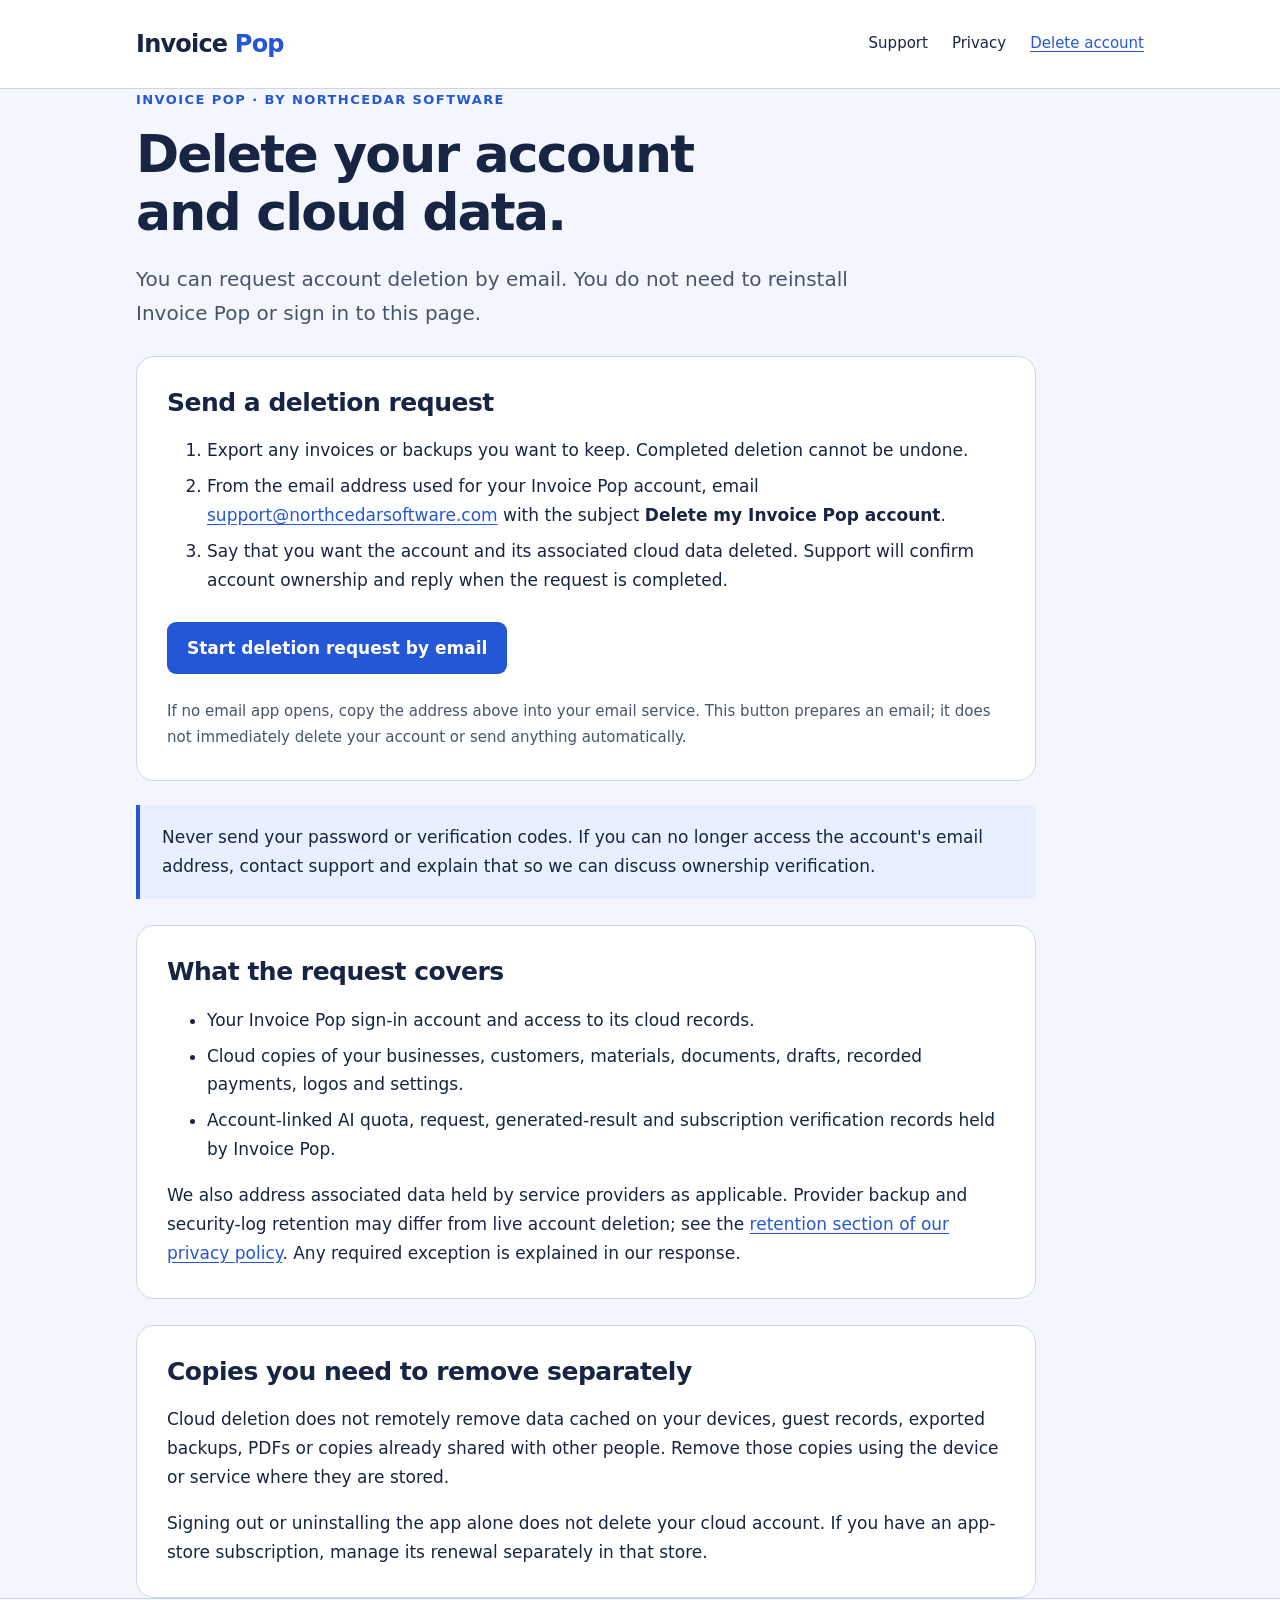
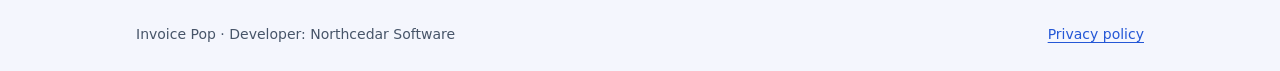
==== delete-account/index.html @ 8eacafa2 "Add InvoicePop account deletion page" ====
<!doctype html><html lang="en"><head><meta charset="utf-8"><meta name="viewport" content="width=device-width, initial-scale=1"><title>Delete Your Account — Invoice Pop</title><meta name="description" content="Request deletion of your Invoice Pop account and associated cloud data without reinstalling the app."><link rel="stylesheet" href="/style.css"></head><body><header><div class="wrap"><a class="brand" href="/">Invoice <span>Pop</span></a><nav aria-label="Main navigation"><a href="/">Support</a><a href="/privacy/">Privacy</a><a href="/delete-account/" aria-current="page">Delete account</a></nav></div></header><main class="wrap"><div class="eyebrow">Invoice Pop · by Northcedar Software</div><h1>Delete your account<br>and cloud data.</h1><p class="intro">You can request account deletion by email. You do not need to reinstall Invoice Pop or sign in to this page.</p><section class="panel"><h2>Send a deletion request</h2><ol><li>Export any invoices or backups you want to keep. Completed deletion cannot be undone.</li><li>From the email address used for your Invoice Pop account, email <a href="mailto:support@northcedarsoftware.com?subject=Delete%20my%20Invoice%20Pop%20account&amp;body=Please%20delete%20my%20Invoice%20Pop%20account%20and%20its%20associated%20cloud%20data.%20I%20am%20sending%20this%20request%20from%20my%20account%20email%20address.">support@northcedarsoftware.com</a> with the subject <strong>Delete my Invoice Pop account</strong>.</li><li>Say that you want the account and its associated cloud data deleted. Support will confirm account ownership and reply when the request is completed.</li></ol><a class="button" href="mailto:support@northcedarsoftware.com?subject=Delete%20my%20Invoice%20Pop%20account&amp;body=Please%20delete%20my%20Invoice%20Pop%20account%20and%20its%20associated%20cloud%20data.%20I%20am%20sending%20this%20request%20from%20my%20account%20email%20address.">Start deletion request by email</a><p class="small">If no email app opens, copy the address above into your email service. This button prepares an email; it does not immediately delete your account or send anything automatically.</p></section><div class="note">Never send your password or verification codes. If you can no longer access the account's email address, contact support and explain that so we can discuss ownership verification.</div><section class="panel"><h2>What the request covers</h2><ul><li>Your Invoice Pop sign-in account and access to its cloud records.</li><li>Cloud copies of your businesses, customers, materials, documents, drafts, recorded payments, logos and settings.</li><li>Account-linked AI quota, request, generated-result and subscription verification records held by Invoice Pop.</li></ul><p>We also address associated data held by service providers as applicable. Provider backup and security-log retention may differ from live account deletion; see the <a href="/privacy/#retention">retention section of our privacy policy</a>. Any required exception is explained in our response.</p></section><section class="panel"><h2>Copies you need to remove separately</h2><p>Cloud deletion does not remotely remove data cached on your devices, guest records, exported backups, PDFs or copies already shared with other people. Remove those copies using the device or service where they are stored.</p><p>Signing out or uninstalling the app alone does not delete your cloud account. If you have an app-store subscription, manage its renewal separately in that store.</p></section></main><footer><div class="wrap"><span>Invoice Pop · Developer: Northcedar Software</span><a href="/privacy/">Privacy policy</a></div></footer></body></html>
---- style.css ----
:root{color-scheme:light;--ink:#172443;--muted:#475569;--blue:#2457d6;--line:#ccd6ea;--paper:#f4f6fd}*{box-sizing:border-box}body{margin:0;background:var(--paper);color:var(--ink);font:17px/1.7 system-ui,-apple-system,BlinkMacSystemFont,"Segoe UI",sans-serif}a{color:var(--blue);text-underline-offset:3px}a:hover{text-decoration-thickness:2px}a:focus-visible{outline:3px solid #6d3bcc;outline-offset:5px}.wrap{max-width:1060px;margin:auto;padding:0 26px}header{background:#fff;border-bottom:1px solid var(--line)}header .wrap{display:flex;align-items:center;justify-content:space-between;gap:24px;min-height:88px;flex-wrap:wrap;padding-top:14px;padding-bottom:14px}.brand{font-size:24px;font-weight:780;letter-spacing:-.8px;color:var(--ink);text-decoration:none}.brand span{color:var(--blue)}nav{display:flex;gap:24px;flex-wrap:wrap;font-size:15px}nav a{color:var(--ink);text-decoration:none}nav a[aria-current]{color:var(--blue);text-decoration:underline}main{padding:54px 0 70px}.eyebrow{color:var(--blue);font-weight:700;font-size:13px;letter-spacing:.11em;text-transform:uppercase}h1{font-size:clamp(35px,6vw,52px);line-height:1.12;letter-spacing:-1.8px;max-width:800px;margin:14px 0 20px}h2{font-size:25px;line-height:1.3;letter-spacing:-.5px;margin:0 0 14px}h3{font-size:18px;margin:22px 0 8px}.intro{max-width:730px;font-size:20px;color:var(--muted)}.meta{font-size:14px;color:var(--muted)}.panel{background:#fff;border:1px solid var(--line);border-radius:18px;padding:30px;margin-top:26px;max-width:900px}.panel p:last-child,.panel ul:last-child,.panel ol:last-child{margin-bottom:0}.panel p:first-child{margin-top:0}.note{border-left:4px solid var(--blue);background:#e8efff;padding:18px 22px;margin:24px 0;max-width:900px}.button{display:inline-block;background:var(--blue);color:white;border-radius:9px;padding:12px 20px;font-weight:650;text-decoration:none;margin:10px 0}.small{font-size:15px;color:var(--muted)}li{margin:7px 0}.toc{display:flex;gap:12px 22px;flex-wrap:wrap;margin:26px 0;font-size:15px}section{scroll-margin-top:24px}footer{padding:24px 0;border-top:1px solid var(--line);font-size:14px;color:var(--muted)}footer .wrap{display:flex;justify-content:space-between;gap:12px;flex-wrap:wrap}table{border-collapse:collapse;width:100%;font-size:15px}th,td{text-align:left;border-bottom:1px solid var(--line);padding:15px 12px;vertical-align:top}th{background:#f4f6fd}td:first-child{min-width:145px;font-weight:650}.table-wrap{overflow-x:auto}code{overflow-wrap:anywhere}address{font-style:normal;overflow-wrap:anywhere}@media(max-width:600px){.wrap{padding:0 20px}header .wrap{gap:10px}nav{gap:16px}main{padding-top:34px}.panel{padding:23px 19px}h1{letter-spacing:-1px}.intro{font-size:18px}.button{width:100%;text-align:center}th,td{padding:12px 9px}}@media(prefers-reduced-motion:no-preference){html{scroll-behavior:smooth}}
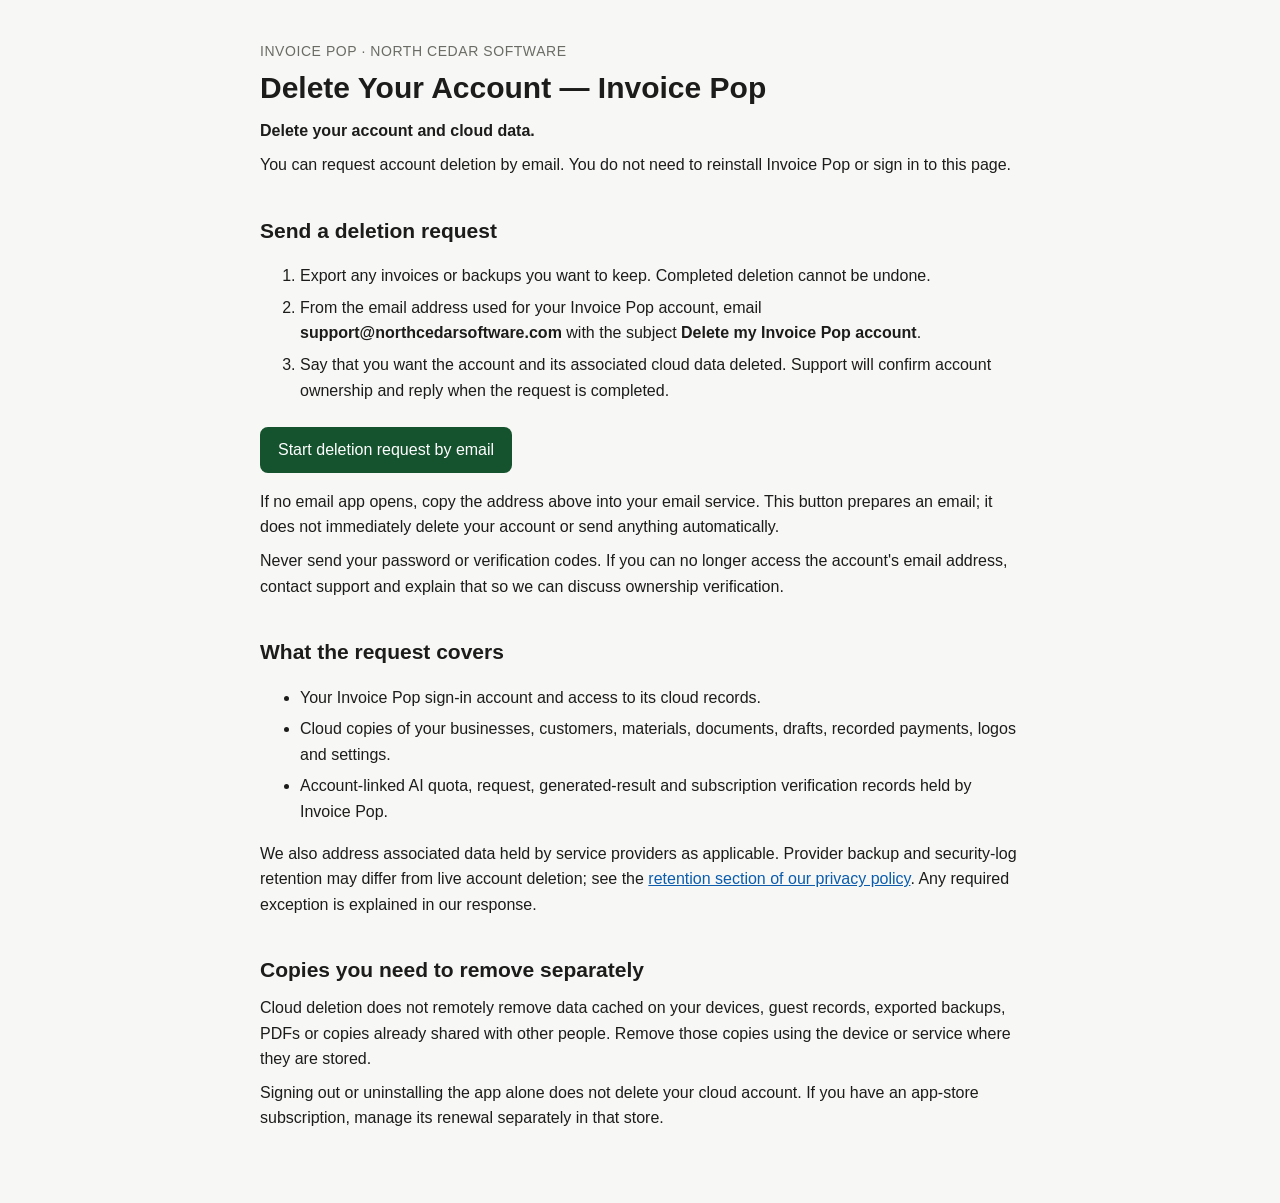
==== commit 95703b0b: "Add files via upload" ====
--- a/delete-account/index.html
+++ b/delete-account/index.html
@@ -1 +1,50 @@
-<!doctype html><html lang="en"><head><meta charset="utf-8"><meta name="viewport" content="width=device-width, initial-scale=1"><title>Delete Your Account — Invoice Pop</title><meta name="description" content="Request deletion of your Invoice Pop account and associated cloud data without reinstalling the app."><link rel="stylesheet" href="/style.css"></head><body><header><div class="wrap"><a class="brand" href="/">Invoice <span>Pop</span></a><nav aria-label="Main navigation"><a href="/">Support</a><a href="/privacy/">Privacy</a><a href="/delete-account/" aria-current="page">Delete account</a></nav></div></header><main class="wrap"><div class="eyebrow">Invoice Pop · by Northcedar Software</div><h1>Delete your account<br>and cloud data.</h1><p class="intro">You can request account deletion by email. You do not need to reinstall Invoice Pop or sign in to this page.</p><section class="panel"><h2>Send a deletion request</h2><ol><li>Export any invoices or backups you want to keep. Completed deletion cannot be undone.</li><li>From the email address used for your Invoice Pop account, email <a href="mailto:support@northcedarsoftware.com?subject=Delete%20my%20Invoice%20Pop%20account&amp;body=Please%20delete%20my%20Invoice%20Pop%20account%20and%20its%20associated%20cloud%20data.%20I%20am%20sending%20this%20request%20from%20my%20account%20email%20address.">support@northcedarsoftware.com</a> with the subject <strong>Delete my Invoice Pop account</strong>.</li><li>Say that you want the account and its associated cloud data deleted. Support will confirm account ownership and reply when the request is completed.</li></ol><a class="button" href="mailto:support@northcedarsoftware.com?subject=Delete%20my%20Invoice%20Pop%20account&amp;body=Please%20delete%20my%20Invoice%20Pop%20account%20and%20its%20associated%20cloud%20data.%20I%20am%20sending%20this%20request%20from%20my%20account%20email%20address.">Start deletion request by email</a><p class="small">If no email app opens, copy the address above into your email service. This button prepares an email; it does not immediately delete your account or send anything automatically.</p></section><div class="note">Never send your password or verification codes. If you can no longer access the account's email address, contact support and explain that so we can discuss ownership verification.</div><section class="panel"><h2>What the request covers</h2><ul><li>Your Invoice Pop sign-in account and access to its cloud records.</li><li>Cloud copies of your businesses, customers, materials, documents, drafts, recorded payments, logos and settings.</li><li>Account-linked AI quota, request, generated-result and subscription verification records held by Invoice Pop.</li></ul><p>We also address associated data held by service providers as applicable. Provider backup and security-log retention may differ from live account deletion; see the <a href="/privacy/#retention">retention section of our privacy policy</a>. Any required exception is explained in our response.</p></section><section class="panel"><h2>Copies you need to remove separately</h2><p>Cloud deletion does not remotely remove data cached on your devices, guest records, exported backups, PDFs or copies already shared with other people. Remove those copies using the device or service where they are stored.</p><p>Signing out or uninstalling the app alone does not delete your cloud account. If you have an app-store subscription, manage its renewal separately in that store.</p></section></main><footer><div class="wrap"><span>Invoice Pop · Developer: Northcedar Software</span><a href="/privacy/">Privacy policy</a></div></footer></body></html>
+<!DOCTYPE html>
+<html lang="en">
+<head>
+<meta charset="utf-8">
+<meta name="viewport" content="width=device-width, initial-scale=1">
+<title>Delete Your Account — Invoice Pop</title>
+<style>
+  :root { color-scheme: light; }
+  body { font-family: -apple-system, "Segoe UI", Roboto, Helvetica, Arial, sans-serif; margin: 0; background: #f7f7f5; color: #1c1c1a; line-height: 1.6; }
+  main { max-width: 760px; margin: 0 auto; padding: 40px 20px 64px; }
+  .brand { font-size: 14px; letter-spacing: .04em; text-transform: uppercase; color: #6b6b66; }
+  h1 { font-size: 30px; line-height: 1.2; margin: 8px 0 12px; }
+  h2 { font-size: 21px; margin: 36px 0 8px; }
+  p { margin: 8px 0; }
+  a { color: #0b5cad; }
+  .btn { display: inline-block; background: #14532d; color: #fff; text-decoration: none; padding: 10px 18px; border-radius: 8px; margin: 8px 0; }
+  li { margin: 6px 0; }
+</style>
+</head>
+<body>
+<main>
+  <div class="brand">Invoice Pop · North Cedar Software</div>
+  <h1>Delete Your Account — Invoice Pop</h1>
+  <p><strong>Delete your account and cloud data.</strong></p>
+  <p>You can request account deletion by email. You do not need to reinstall Invoice Pop or sign in to this page.</p>
+
+  <h2>Send a deletion request</h2>
+  <ol>
+    <li>Export any invoices or backups you want to keep. Completed deletion cannot be undone.</li>
+    <li>From the email address used for your Invoice Pop account, email <strong>support@northcedarsoftware.com</strong> with the subject <strong>Delete my Invoice Pop account</strong>.</li>
+    <li>Say that you want the account and its associated cloud data deleted. Support will confirm account ownership and reply when the request is completed.</li>
+  </ol>
+  <a class="btn" href="mailto:support@northcedarsoftware.com?subject=Delete%20my%20Invoice%20Pop%20account">Start deletion request by email</a>
+  <p>If no email app opens, copy the address above into your email service. This button prepares an email; it does not immediately delete your account or send anything automatically.</p>
+  <p>Never send your password or verification codes. If you can no longer access the account's email address, contact support and explain that so we can discuss ownership verification.</p>
+
+  <h2>What the request covers</h2>
+  <ul>
+    <li>Your Invoice Pop sign-in account and access to its cloud records.</li>
+    <li>Cloud copies of your businesses, customers, materials, documents, drafts, recorded payments, logos and settings.</li>
+    <li>Account-linked AI quota, request, generated-result and subscription verification records held by Invoice Pop.</li>
+  </ul>
+  <p>We also address associated data held by service providers as applicable. Provider backup and security-log retention may differ from live account deletion; see the <a href="/privacy/">retention section of our privacy policy</a>. Any required exception is explained in our response.</p>
+
+  <h2>Copies you need to remove separately</h2>
+  <p>Cloud deletion does not remotely remove data cached on your devices, guest records, exported backups, PDFs or copies already shared with other people. Remove those copies using the device or service where they are stored.</p>
+  <p>Signing out or uninstalling the app alone does not delete your cloud account. If you have an app-store subscription, manage its renewal separately in that store.</p>
+</main>
+</body>
+</html>
